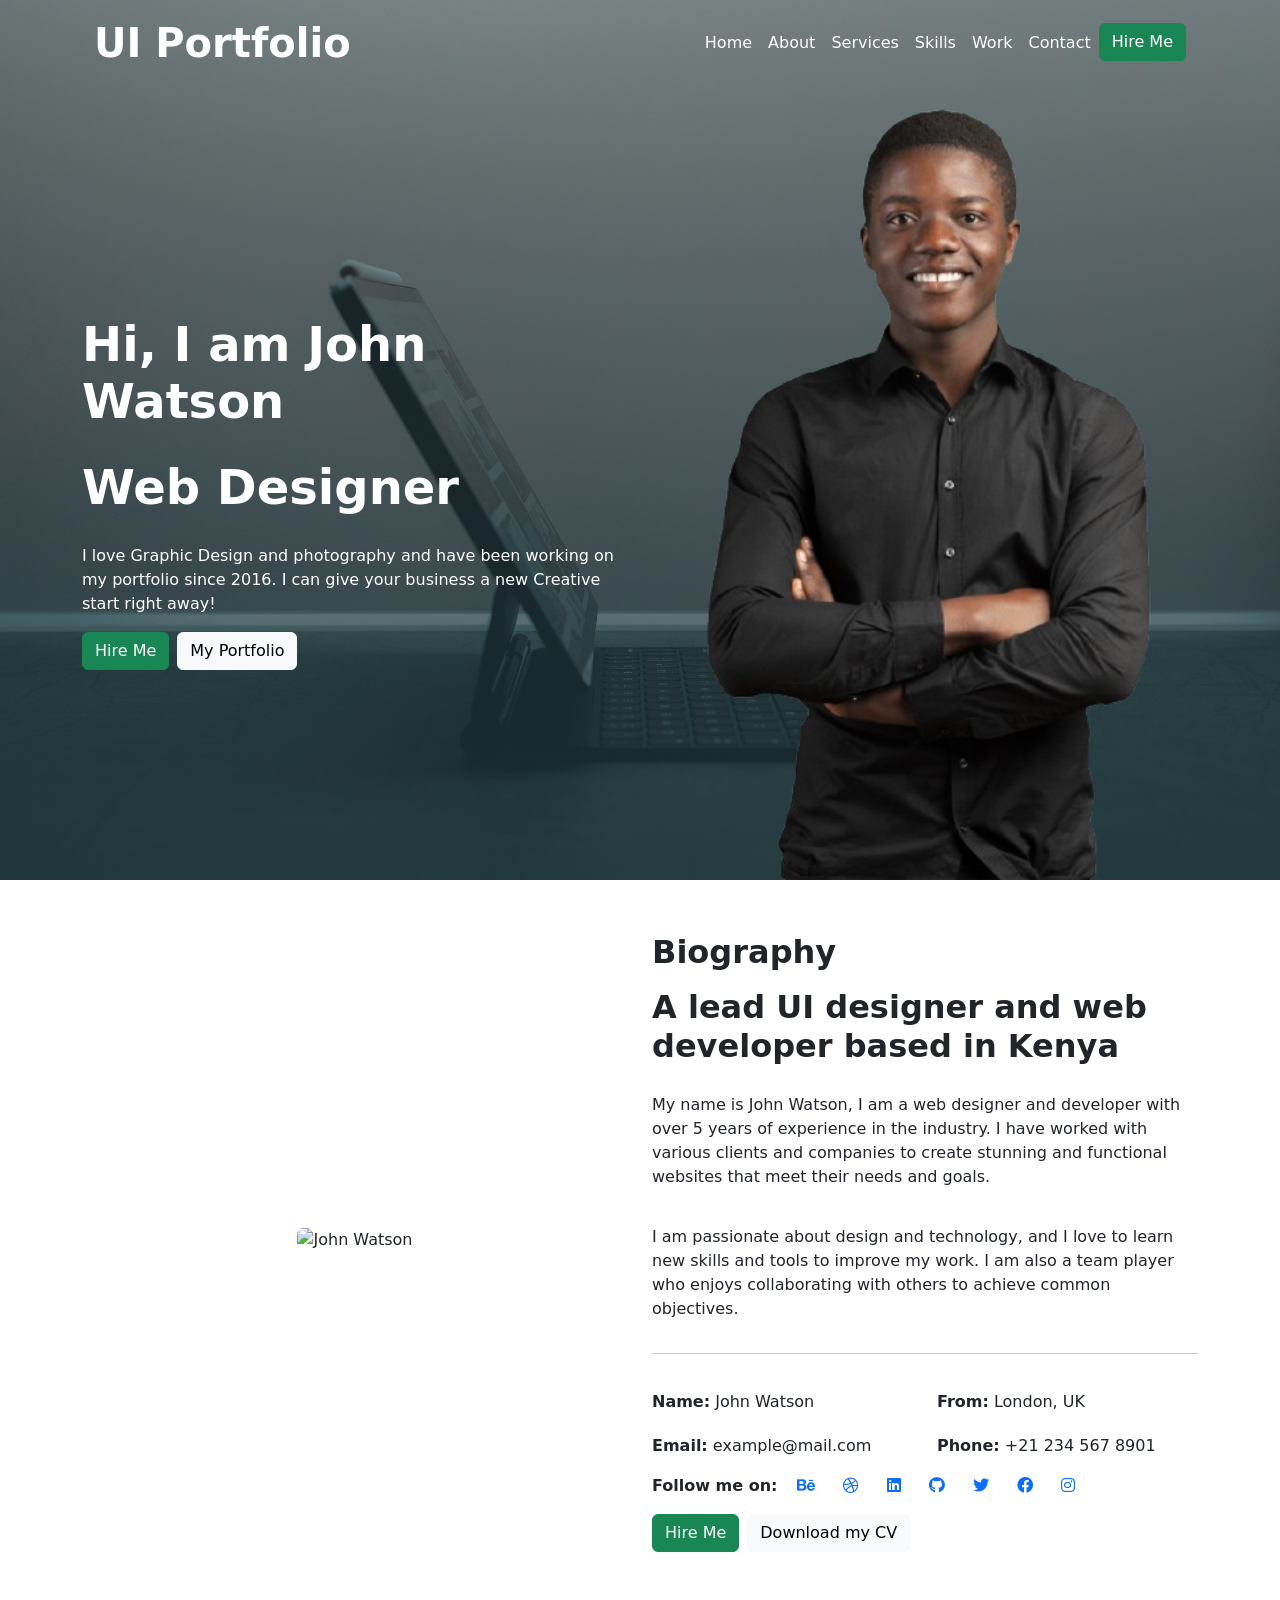
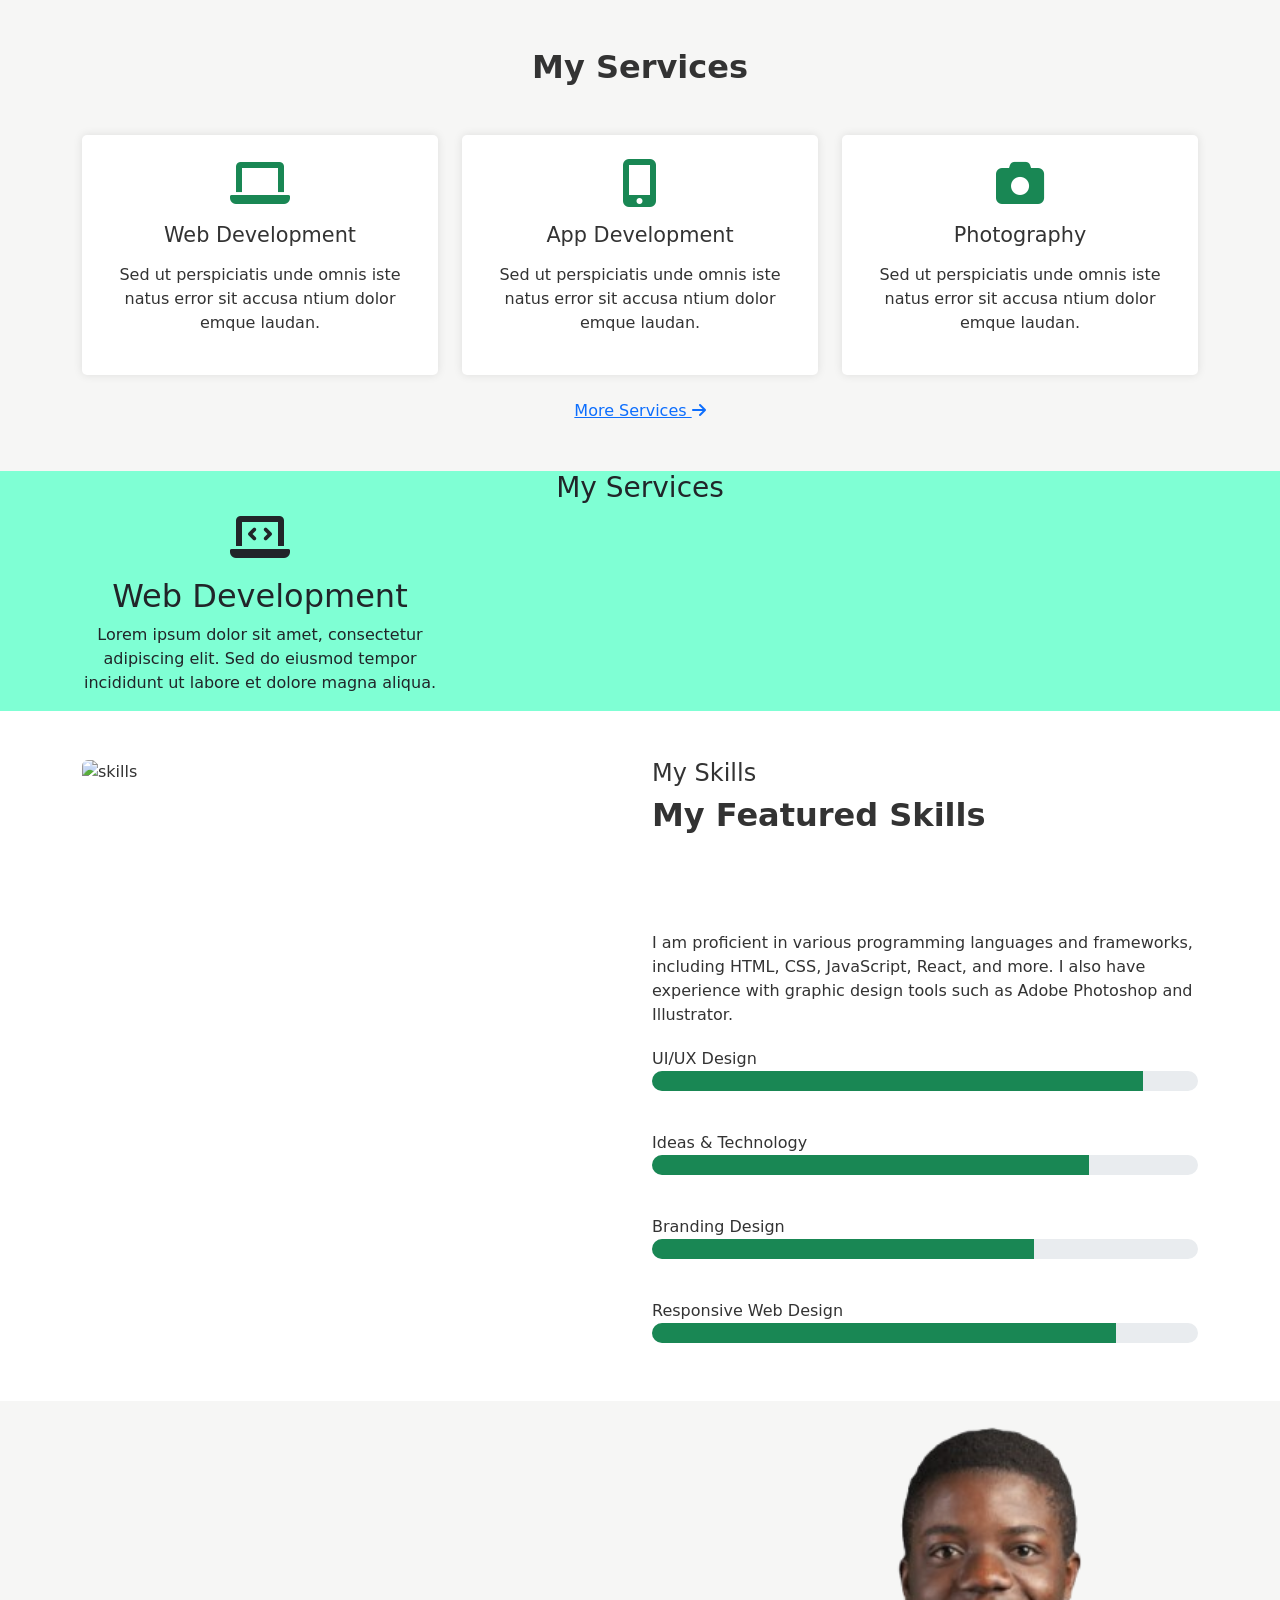
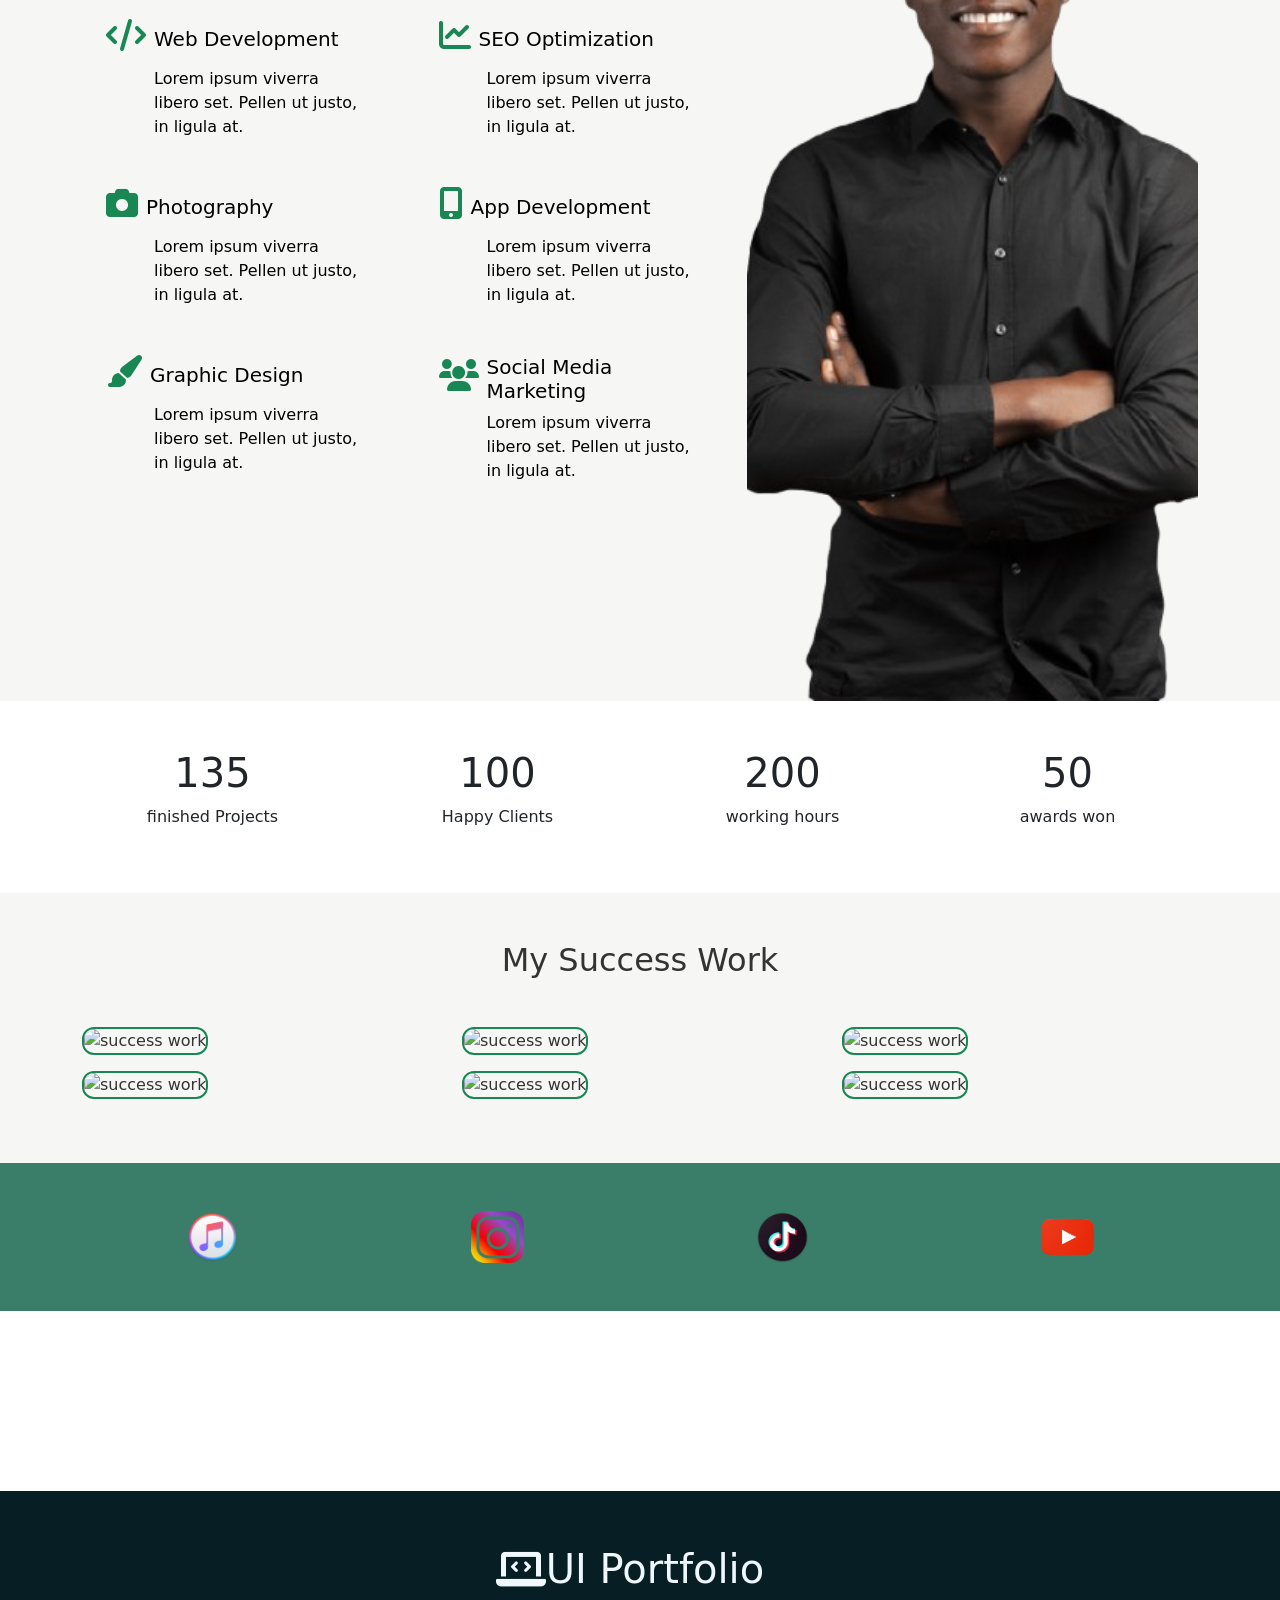
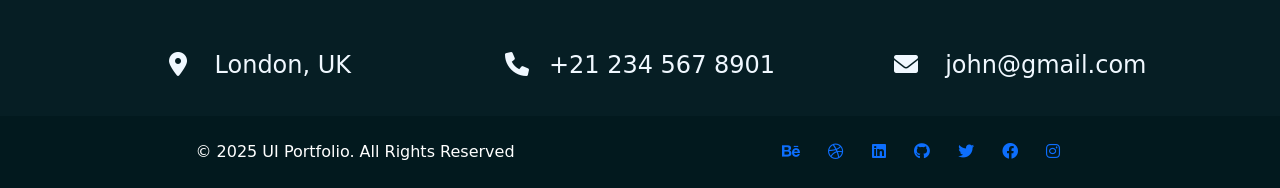
==== index.html @ dc354c57 "Assignment attempt 1" ====
<!doctype  html>
<html lang="en">
  <head>
    <meta charset="utf-8">
    <meta name="viewport" content="width=device-width, initial-scale=1">
    <title>Web Portfolio</title>
    
    <link href="https://cdn.jsdelivr.net/npm/bootstrap@5.3.5/dist/css/bootstrap.min.css" rel="stylesheet" integrity="sha384-SgOJa3DmI69IUzQ2PVdRZhwQ+dy64/BUtbMJw1MZ8t5HZApcHrRKUc4W0kG879m7" crossorigin="anonymous">
    <link rel="stylesheet" href="style/styles.css">
    <link rel="stylesheet" href="https://cdnjs.cloudflare.com/ajax/libs/font-awesome/6.0.0/css/all.min.css" integrity="sha512-9usAa10IRO0HhonpyAIVpjrylPvoDwiPUiKdWk5t3PyolY1cOd4DSE0Ga+ri4AuTroPR5aQvXU9xC6qOPnzFeg==" crossorigin="anonymous" referrerpolicy="no-referrer" />
  </head>
  <body>
    <!-- This is the section with the nav bar and the hero section -->
     <section class="landing" id="home">
      <div class="container">
        <div class="row">
          <div class="col-sm-12">
            <!--navbar-->
            <nav class="navbar navbar-expand-lg navbar-dark">
              <div class="container-fluid">
                <a class="navbar-brand" href="#">UI Portfolio</a>
                <button class="navbar-toggler" type="button" data-bs-toggle="collapse" data-bs-target="#navbarNav" aria-controls="navbarNav" aria-expanded="false" aria-label="Toggle navigation">
                  <span class="navbar-toggler-icon"></span>
                </button>
                
                <div class="collapse navbar-collapse justify-content-end" id="navbarNav">
                  <ul class="navbar-nav">
                    <li class="nav-item">
                      <a class="nav-link" href="#home">Home</a>
                    </li>
                    <li class="nav-item">
                      <a class="nav-link" href="#about">About</a>
                    </li>
                    <li class="nav-item">
                      <a class="nav-link" href="#services">Services</a>
                    </li>
                    <li class="nav-item">
                      <a class="nav-link" href="#skills">Skills</a>
                    </li>
                    <li class="nav-item">
                      <a class="nav-link" href="#work">Work</a>
                    </li>
                    <li class="nav-item">
                      <a class="nav-link" href="#contact">Contact</a>
                    <li class="nav-item">
                      <a class="btn btn-success" href="#about">Hire Me</a>
                    </li>
                  </ul>
                </div>
              </div>
            </nav>
          </div>

          <div class="white col-sm-6 d-flex flex-column justify-content-center">
                    <h1>Hi, I am John Watson</h1>
                    <h1>Web Designer</h1>
                    <p>I love Graphic Design and photography and have been working on my portfolio since 2016. I can give your business a new Creative start right away!</p>
                    <div class="d-flex">
                      <a href="#" class="btn btn-success me-2">Hire Me</a>
                      <a href="#" class="btn btn-light">My Portfolio</a>
                    </div>
          </div>
                  
          <div class="col-sm-6">
            <img src="/style/man-removebg-preview.png" alt="hero image" class="img-fluid">
          </div>
        </div>
      </div>
     </section>

    <!-- This is the section with biography -->
     <section class = "biography py-5" id="about">
      <div class="container">
        <div class="row"> 
          <div class="col-sm-6 d-flex justify-content-center align-items-center">
            <img src="https://i.pinimg.com/474x/85/72/29/8572295eed47b948a1ef2a8892c89e41.jpg" alt="John Watson" class="img-fluid rounded">
          </div>
          <div class="col-sm-6 ">
            <h2>Biography</h2>
            <h1>A lead UI designer and web developer based in Kenya</h1>
            <p>My name is John Watson, I am a web designer and developer with over 5 years of experience in the industry. I have worked with various clients and companies to create stunning and functional websites that meet their needs and goals.</p>
            <p>I am passionate about design and technology, and I love to learn new skills and tools to improve my work. I am also a team player who enjoys collaborating with others to achieve common objectives.</p>
            
            <hr>

            <div class="row">
              <div class="col-md-6">
                <p><strong>Name:</strong> John Watson</p>
                <p><strong>Email:</strong> example@mail.com</p>
              </div>
              <div class="col-md-6">
                <p><strong>From:</strong> London, UK</p>
                <p><strong>Phone:</strong> +21 234 567 8901</p>
              </div>
              <div class="col-sm-12 ">
                <div class="social-links">
                  <strong>Follow me on:</strong>
                  <a href="#" class="me-2"><i class="fab fa-behance"></i></a>
                  <a href="#" class="me-2"><i class="fab fa-dribbble"></i></a>
                  <a href="#" class="me-2"><i class="fab fa-linkedin"></i></a>
                  <a href="#" class="me-2"><i class="fab fa-github"></i></a>
                  <a href="#" class="me-2"><i class="fab fa-twitter"></i></a>
                  <a href="#" class="me-2"><i class="fab fa-facebook"></i></a>
                  <a href="#" class="me-2"><i class="fab fa-instagram"></i></a>

                </div>
                <div class="mt-3 d-flex col-sm-12 ">
                  <a href="#" class="btn btn-success me-2">Hire Me</a>
                  <a href="#" class="btn btn-light">Download my CV</a>

                </div>
              </div>
            </div> 
          </div>
        </div>
      </div>
     </section>

    <!-- This is the section with services -->
      <section class="services py-5" id = "services">
        <div class="container">
          <h2 class="text-center mb-5">My Services</h2>
          <div class="row">
            <div class="col-sm-4">
              <div class="service-card text-center p-4">
                <i class="fas fa-laptop fa-3x mb-3"></i>
                <h3>Web Development</h3>
                <p>Sed ut perspiciatis unde omnis iste natus error sit accusa ntium dolor emque laudan.</p>
              </div>
            </div>
              <div class="col-sm-4">
                <div class="service-card text-center p-4">
                  <i class="fas fa-mobile-alt fa-3x mb-3"></i>
                  <h3>App Development</h3>
                  <p>Sed ut perspiciatis unde omnis iste natus error sit accusa ntium dolor emque laudan.</p>
                </div>
              </div>
              <div class="col-sm-4">
                <div class="service-card text-center p-4">
                  <i class="fas fa-camera fa-3x mb-3"></i>
                  <h3>Photography</h3>
                  <p>Sed ut perspiciatis unde omnis iste natus error sit accusa ntium dolor emque laudan.</p>
                </div>
              </div>
            
            <div class="text-center mt-4">
              <a href="#">More Services <i class="fas fa-arrow-right"></i></a>
            </div>
          </div>
        </div>
      </section>


        <!-- This is the section with the testimonials -->
         <section class = "serv" style="background-color: aquamarine;">
            <div class="container">
                <div class="heading text-center">
                <h3>My Services</h3>
                </div>
                    <div class="row">
                        <div class="Web col-sm-4">
                            <div class="Serv-card text-center">
                                <i class="fas fa-laptop-code fa-3x mb-3"></i>
                                <h2>Web Development</h2>
                                <p>Lorem ipsum dolor sit amet, consectetur adipiscing elit. Sed do eiusmod tempor incididunt ut labore et dolore magna aliqua.</p>
                            </div>

                        </div>
                    </div>

            </div>
         </section>


      
    <!-- This is the section with the skills-->
     <section class = "skills py-5" id = "skills">
      <div class="container">
        <div class="row">
          <div class="col-md-6">
            <img src="https://i.pinimg.com/474x/58/20/f4/5820f4fac395c233edf3a279f24e7d16.jpg" alt="skills" class="img-fluid rounded">

          </div>

            <div class="col-md-6">
              <div class="skills">
                <div>
                  <h4>My Skills</h4>
                  <h2>My Featured Skills</h2>
                  <p>I am proficient in various programming languages and frameworks, including HTML, CSS, JavaScript, React, and more. I also have experience with graphic design tools such as Adobe Photoshop and Illustrator.</p>
                </div>
                <div class="skill-progress">
                  <div class="skill-label">UI/UX Design</div>
                  <div class="progress">
                    <div class="progress-bar" style="width: 90%;"></div>
                  </div>
                </div>
        
                <div class="skill-progress">
                  <div class="skill-label">Ideas & Technology</div>
                  <div class="progress">
                    <div class="progress-bar" style="width: 80%;"></div>
                  </div>
                </div>
        
                <div class="skill-progress">
                  <div class="skill-label">Branding Design</div>
                  <div class="progress">
                    <div class="progress-bar" style="width: 70%;"></div>
                  </div>
                </div>
        
                <div class="skill-progress">
                  <div class="skill-label">Responsive Web Design</div>
                  <div class="progress">
                    <div class="progress-bar" style="width: 85%;"></div>
                  </div>
                </div>
                </div>
              </div>
            </div>
          </div>
        </section>

        <!-- This is the section with the blog -->

        <section class="blog">
          <div class="container">
            <div class="row" style = "min-height: 100vh;">
              <div class="col-sm-7 d-flex flex-column justify-content-center">
                <div class="row">
                  <div class="col-sm-6">
                    <div class="skill-card p-4">
                      <div class="d-flex align-items-center">
                        <i class="fas fa-code fa-2x mb-3"></i>
                        <h5>Web Development</h5>
                      </div>
                      <div class=" t-left">
                        <span>Lorem ipsum viverra libero set. Pellen ut justo, in ligula at.</span>
                      </div>
                    </div>
                    
                    <div class="skill-card p-4">
                      <div class="d-flex align-items-center">
                       <i class="fas fa-camera fa-2x mb-3"></i>
                        <h5>Photography</h5>
                      </div>
                      <div class=" t-left">
                        <span>Lorem ipsum viverra libero set. Pellen ut justo, in ligula at.</span>
                      </div>
                    </div> 

                    <div class="skill-card p-4">
                      <div class="d-flex align-items-center">
                        <i class="fas fa-paint-brush fa-2x mb-3"></i>
                        <h5>Graphic Design</h5>
                      </div>
                      <div class=" t-left">
                        <span>Lorem ipsum viverra libero set. Pellen ut justo, in ligula at.</span>
                      </div>
                    </div> 

                    
                    
                  </div>
                  <div class="col-md-6">

                    <div class="skill-card p-4">
                      <div class="d-flex align-items-center">
                        <i class="fas fa-chart-line fa-2x mb-3"></i>
                        <h5>SEO Optimization</h5>
                      </div>
                      <div class=" t-left">
                        <span>Lorem ipsum viverra libero set. Pellen ut justo, in ligula at.</span>
                      </div>
                    </div> 


                    <div class="skill-card p-4">
                      <div class="d-flex align-items-center">
                        <i class="fas fa-mobile-alt fa-2x mb-3"></i>
                          <h5>App Development</h5>
                      </div>
                      <div class=" t-left">
                        <span>Lorem ipsum viverra libero set. Pellen ut justo, in ligula at.</span>
                      </div>
                    </div> 

                    <div class="skill-card p-4">
                      <div class="d-flex align-items-center">
                        <i class="fas fa-users fa-2x mb-3"></i>
                          <h5>Social Media Marketing</h5>
                      </div>
                      <div class=" t-left">
                        <span>Lorem ipsum viverra libero set. Pellen ut justo, in ligula at.</span>
                      </div>
                    </div> 



                    
                  </div>
                </div>
              </div>
              <div class="col-md-5 d-flex align-items-bottom">
                <img src="/style/man-removebg-preview.png" alt=" blog image" class="img-fluid" style="object-fit: cover;">
              </div>
            </div>
          </div>
        </section>

        <!-- This is the section with the stats -->
         <section class="stats py-5">
          <div class="container">
            <div class="row text-center">
              <div class="col-md-3">
                <h1>135</h1>
                <p>finished Projects </p>
              </div>
              <div class="col-md-3">
                <h1>100</h1>
                <p>Happy Clients</p>
              </div>
              <div class="col-md-3 ">
                <h1>200</h1>
                <p>working hours</p>
              </div>
              <div class="col-md-3 ">
                <h1>50</h1>
                <p>awards won</p>
              </div>
            </div>
          </div>
         </section>

        <!-- This is the section with the success work -->
          <section class="success-work py-5" id = "work">
            <div class="container">
              <h2 class="text-center mb-5">My Success Work</h2>
              <div class="row">
                <div class="col-md-4 mb-3">
                  <img src="https://i.pinimg.com/474x/a7/e6/e7/a7e6e7ab7eb14688b4480e24ba0e35d0.jpg" alt=" success work" class="img-fluid" style = "border-radius: 12px; border: 2px solid #198754;">
                </div>
                <div class="col-md-4 mb-3">
                  <img src="https://i.pinimg.com/474x/27/3a/41/273a4106a7f9c0724cf486b775426164.jpg" alt=" success work" class="img-fluid" style = "border-radius: 12px; border: 2px solid #198754;">
                </div>
                <div class="col-md-4 mb-3">
                  <img src="https://i.pinimg.com/474x/60/a8/2b/60a82bf581acb7889b2877592c61d580.jpg" alt=" success work" class="img-fluid" style = "border-radius: 12px; border: 2px solid #198754;">
                </div>
                <div class="col-md-4 mb-3">
                  <img src="https://i.pinimg.com/474x/af/09/54/af0954ef10666d72a8a8e324941fd1d5.jpg" alt=" success work" class="img-fluid" style = "border-radius: 12px; border: 2px solid #198754;">
                </div>
                <div class="col-md-4 mb-3">
                  <img src="https://i.pinimg.com/736x/a0/45/8f/a0458f882261a57db3d82a14506bd25e.jpg" alt=" success work" class="img-fluid" style = "border-radius: 12px;  border: 2px solid #198754;">
                </div>
                <div class="col-md-4 mb-3">
                  <img src="https://i.pinimg.com/474x/68/24/60/6824606e11693ae715d4d83895bf7dc4.jpg" alt=" success work" class="img-fluid" style = "border-radius: 12px;  border: 2px solid #198754;" >
                </div>
              </div>
            </div>
          </section>

        <!-- This is the section with the logos -->
          <section class="logos py-5 d-flex justify-content-center align-items-center" style = "background-color: #3a7e69;">
            <div class="container">
              <div class="row">
                <div class="col-md-3 d-flex justify-content-center align-items-center">
                  <img src="/style/ms.png" alt="logo" class="img-fluid" width="20%">
                </div>
                <div class="col-md-3 d-flex justify-content-center align-items-center">
                  <img src="/style/ig.png" alt="logo" class="img-fluid" width="20%">
                </div>
                <div class="col-md-3 d-flex justify-content-center align-items-center">
                  <img src="/style/tik.png" alt="logo" class="img-fluid" width="20%">
                </div>
                <div class="col-md-3  d-flex justify-content-center align-items-center">
                  <img src="/style/y.png" alt="logo" class="img-fluid"   width="20%">
                </div>
              </div>
            </div>
          </section>

          <!-- This is the section with the contact form -->
          <section class="contact py-10" id = "contact">
            <div class="container text-center ">
              <div class="UI py-5  d-flex justify-content-center align-items-center" style = "color: aliceblue;">
                <i class="fas fa-laptop-code fa- "></i> UI Portfolio
              </div>
            <div class="row" style="color: aliceblue; ">
              <div class="col-md-4 mb-4"> 
                <div class="clogo">              
                  <i class="fas fa-map-marker-alt fa-1x mb-3"></i> London, UK
                </div>
              </div>
              <div class="col-md-4">
                <div class="clogo">
                  <i class="fas fa-phone fa-1x mb-3"></i>+21 234 567 8901 
                </div>
              </div>
              <div class="col-md-4">
                <div class="clogo">
                  <i class="fas fa-envelope fa-1x mb-3"></i> john@gmail.com  
                </div>         
              </div>
            </div>
            </div>
          </section>
        <!-- This is the section with the footer -->
          <footer class="footer py-4">
            <div class="container text-center">
              <div class="row text-center align-items-center">
                <div class="col-md-6 justify-content-center align-items-center">
                  <span> © 2025 UI Portfolio. All Rights Reserved</span>
                </div>
                <div class="col-md-6 d-flex justify-content-center align-items-center">
                  <div class="social-links">
                    <a href="#" class="me-2"><i class="fab fa-behance"></i></a>
                    <a href="#" class="me-2"><i class="fab fa-dribbble"></i></a>
                    <a href="#" class="me-2"><i class="fab fa-linkedin"></i></a>
                    <a href="#" class="me-2"><i class="fab fa-github"></i></a>
                    <a href="#" class="me-2"><i class="fab fa-twitter"></i></a>
                    <a href="#" class="me-2"><i class="fab fa-facebook"></i></a>
                    <a href="#" class="me-2"><i class="fab fa-instagram"></i></a>
                  </div>
                </div>
              </div>
            </div>
          </footer>
        
                  
  </body>
</html>
---- style/styles.css ----
.landing   
{
  background-image: linear-gradient(rgba(27, 50, 55, 0.5), rgba(27, 50, 55, 0.8)),
    url('bg.jpg');
  background-repeat: no-repeat;
  background-position: center;
  background-size: cover; /* Replace with your image path */
}

.navbar-nav .nav-link {
  color: #fff;
}

.navbar-nav .nav-link:hover {
  color: #1abc9c;
}
.navbar-brand {
  font-size: 2.5rem;
  font-weight: bold;
  color: #fff;
}
.navbar-brand:hover {
  color: #1abc9c;
}

.col-sm-6 d-flex flex-column justify-content-center {
  color: white;
  justify-content: center;
   

}
.col-sm-6.d-flex.flex-column.justify-content-center h1 {
  font-size: 3rem;
  font-weight: bold;
}
.col-sm-6.d-flex.flex-column.justify-content-center p {
  font-size:rem;
 
}
.d-flex {
  display: flex;
}

.d-flex a:hover {
  color: #1abc9c;
}


.col-sm-6 h1 {
  font-size: 2rem;
  font-weight: bold;
    margin-top: 20px;
}
.col-sm-6 p {
  font-size: 1rem;
    margin-top: 20px;
}

.buttons a {
margin-top: 20px;
  border-radius: 30px;
    padding: 10px 20px;
    background-color: #1abc9c;
    color: #fff;
}


.services {
    background-color: #f6f6f5; /* Light gray background */
    color: #333;
  }
  
  .services h2 {
    font-size: 2rem;
    font-weight: bold;
    margin-bottom: 3rem;
  }
  
  .service-card {
    background-color: #fff;
    border-radius: 5px;
    padding: 20px;
    box-shadow: 0 0 10px rgba(0, 0, 0, 0.1);
  }
  
  .service-card i {
    color: #198754;
  }
  
  .service-card h3 {
    font-size: 1.3rem;
    margin-bottom: 1rem;
  }
  
  .service-card p {
    font-size: 1rem;
  }
    .service-card:hover {
        transform: scale(1.05);
        transition: transform 0.3s;
    }
  
.col-sm-6 {
  display: flex;
  flex-direction: column;
  /* justify-content: center;
  align-items: center; */
}
  
 .skills {
   
    color: #333;
  }
  
  .skills h2 {
    font-size: 2rem;
    font-weight: bold;
    margin-bottom: 3rem;
  }
  
  .skill-progress {
    margin-bottom: 10px;
    margin-top: 40px;
  }
  
  .skill-progress .progress {
    height: 20px;
    border-radius: 15px;
  }
  
  .skill-progress .progress-bar {
    background-color: #198754;
  }
  
  .skill-progress h4 {
    font-size: 1.3rem;
    margin-bottom: 2rem;
  }
  .skills p {
    font-size: 1rem;
    margin-top: 6rem;
    margin-bottom: -20px;
  }
  .col-sm-6 h2 {
    font-size: 2rem;
    font-weight: bold;
    margin-top: 5px;
    margin-bottom: -3px;
  }

.blog{
    color: #000000;
    background-color: #f6f6f5; /* Light gray background */
}
.blog i{
    color: #198754;
}

.success-work{
    background-color: #f6f6f5; /* Light gray background */
    color: #333;
}
.col-md-4 img {
    border: #000000;
    border-radius: 110px;
}
.contact {
    background-color: #061e24; /* Light gray background */
    color: #333;
    margin-top: 20vh;
}
.contact h2 {
    font-size: 2rem;
    font-weight: bold;
    margin-bottom: 3rem;
    
}
.footer{
    background-color: #02191e;
    color: #fff; 
}
.social-links {
    display: flex;

    gap: 20px;
}
.UI{
    font-size: 2.5rem;
    color: #198754;
    margin-right: 20px;
}
.UI i:hover{
    color: #198754;
}
.clogo i{
    margin-right: 20px;
}
.clogo i:hover{
    color: #198754;
}
.clogo{
    font-size: 1.5rem;
}

.white{
    color: #ffffff;
}
.t-left{
    padding-left: 3rem;

}
.skill-card h5{
    margin-left: .5rem;
}
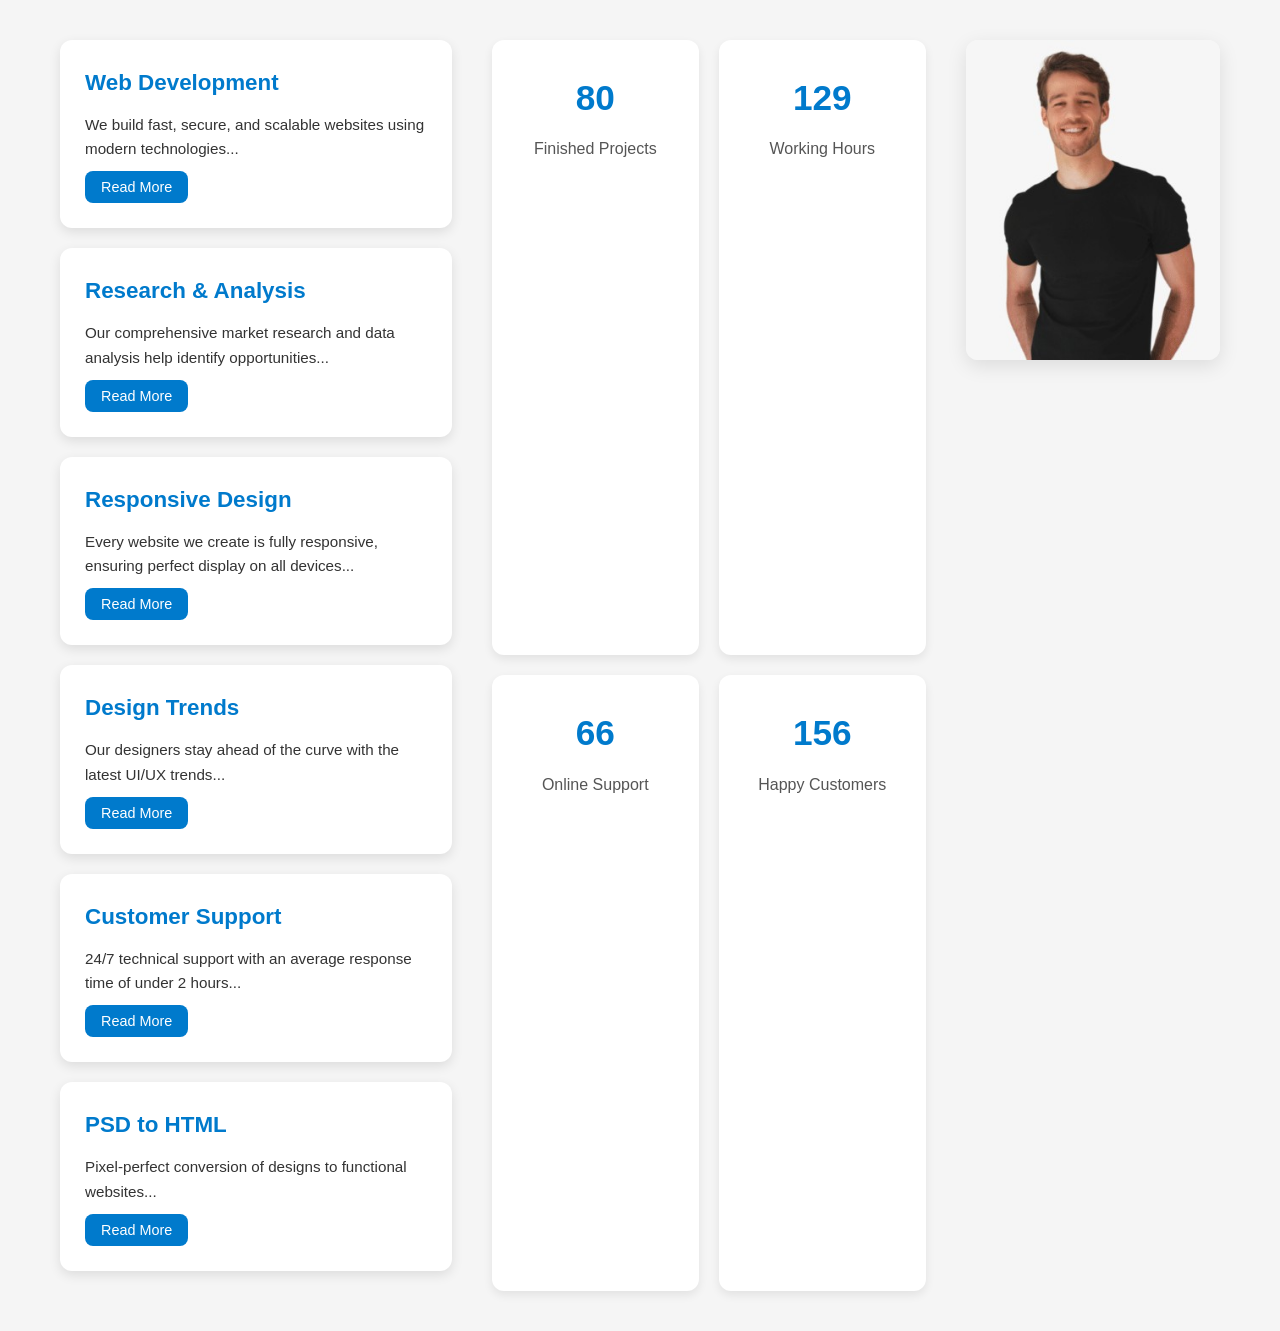
==== commit 7a0b4130: "section 5 code" ====
--- a/index.html
+++ b/index.html
@@ -1,432 +1,84 @@
-<!doctype  html>
+<!DOCTYPE html>
 <html lang="en">
-  <head>
-    <meta charset="utf-8">
-    <meta name="viewport" content="width=device-width, initial-scale=1">
-    <title>Web Portfolio</title>
-    
-    <link href="https://cdn.jsdelivr.net/npm/bootstrap@5.3.5/dist/css/bootstrap.min.css" rel="stylesheet" integrity="sha384-SgOJa3DmI69IUzQ2PVdRZhwQ+dy64/BUtbMJw1MZ8t5HZApcHrRKUc4W0kG879m7" crossorigin="anonymous">
-    <link rel="stylesheet" href="style/styles.css">
-    <link rel="stylesheet" href="https://cdnjs.cloudflare.com/ajax/libs/font-awesome/6.0.0/css/all.min.css" integrity="sha512-9usAa10IRO0HhonpyAIVpjrylPvoDwiPUiKdWk5t3PyolY1cOd4DSE0Ga+ri4AuTroPR5aQvXU9xC6qOPnzFeg==" crossorigin="anonymous" referrerpolicy="no-referrer" />
-  </head>
-  <body>
-    <!-- This is the section with the nav bar and the hero section -->
-     <section class="landing" id="home">
-      <div class="container">
-        <div class="row">
-          <div class="col-sm-12">
-            <!--navbar-->
-            <nav class="navbar navbar-expand-lg navbar-dark">
-              <div class="container-fluid">
-                <a class="navbar-brand" href="#">UI Portfolio</a>
-                <button class="navbar-toggler" type="button" data-bs-toggle="collapse" data-bs-target="#navbarNav" aria-controls="navbarNav" aria-expanded="false" aria-label="Toggle navigation">
-                  <span class="navbar-toggler-icon"></span>
-                </button>
-                
-                <div class="collapse navbar-collapse justify-content-end" id="navbarNav">
-                  <ul class="navbar-nav">
-                    <li class="nav-item">
-                      <a class="nav-link" href="#home">Home</a>
-                    </li>
-                    <li class="nav-item">
-                      <a class="nav-link" href="#about">About</a>
-                    </li>
-                    <li class="nav-item">
-                      <a class="nav-link" href="#services">Services</a>
-                    </li>
-                    <li class="nav-item">
-                      <a class="nav-link" href="#skills">Skills</a>
-                    </li>
-                    <li class="nav-item">
-                      <a class="nav-link" href="#work">Work</a>
-                    </li>
-                    <li class="nav-item">
-                      <a class="nav-link" href="#contact">Contact</a>
-                    <li class="nav-item">
-                      <a class="btn btn-success" href="#about">Hire Me</a>
-                    </li>
-                  </ul>
-                </div>
-              </div>
-            </nav>
-          </div>
+<head>
+  <meta charset="UTF-8" />
+  <meta name="viewport" content="width=device-width, initial-scale=1.0"/>
+  <title>Web Development Services</title>
+  <link rel="stylesheet" href="style.css" />
+</head>
+<body>
+  <div class="main-container">
+    <div class="content-container">
+      <!-- Service Cards with Read More functionality -->
+      <div class="service-card">
+        <h3>Web Development</h3>
+        <p class="short-text">We build fast, secure, and scalable websites using modern technologies...</p>
+        <p class="full-text">We build fast, secure, and scalable websites using modern technologies like React, Node.js, and MongoDB. Our development process focuses on clean code, optimal performance, and rigorous testing to ensure bug-free deployment. We follow Agile methodologies for efficient project management.</p>
+        <button class="read-more-btn">Read More</button>
+      </div>
 
-          <div class="white col-sm-6 d-flex flex-column justify-content-center">
-                    <h1>Hi, I am John Watson</h1>
-                    <h1>Web Designer</h1>
-                    <p>I love Graphic Design and photography and have been working on my portfolio since 2016. I can give your business a new Creative start right away!</p>
-                    <div class="d-flex">
-                      <a href="#" class="btn btn-success me-2">Hire Me</a>
-                      <a href="#" class="btn btn-light">My Portfolio</a>
-                    </div>
-          </div>
-                  
-          <div class="col-sm-6">
-            <img src="/style/man-removebg-preview.png" alt="hero image" class="img-fluid">
-          </div>
-        </div>
+      <div class="service-card">
+        <h3>Research & Analysis</h3>
+        <p class="short-text">Our comprehensive market research and data analysis help identify opportunities...</p>
+        <p class="full-text">Our comprehensive market research and data analysis help identify opportunities and optimize your digital strategy. We use advanced analytics tools like Google Analytics, Hotjar, and SEMrush to gather insights and drive data-informed decisions that boost your online presence and ROI.</p>
+        <button class="read-more-btn">Read More</button>
       </div>
-     </section>
 
-    <!-- This is the section with biography -->
-     <section class = "biography py-5" id="about">
-      <div class="container">
-        <div class="row"> 
-          <div class="col-sm-6 d-flex justify-content-center align-items-center">
-            <img src="https://i.pinimg.com/474x/85/72/29/8572295eed47b948a1ef2a8892c89e41.jpg" alt="John Watson" class="img-fluid rounded">
-          </div>
-          <div class="col-sm-6 ">
-            <h2>Biography</h2>
-            <h1>A lead UI designer and web developer based in Kenya</h1>
-            <p>My name is John Watson, I am a web designer and developer with over 5 years of experience in the industry. I have worked with various clients and companies to create stunning and functional websites that meet their needs and goals.</p>
-            <p>I am passionate about design and technology, and I love to learn new skills and tools to improve my work. I am also a team player who enjoys collaborating with others to achieve common objectives.</p>
-            
-            <hr>
+      <div class="service-card">
+        <h3>Responsive Design</h3>
+        <p class="short-text">Every website we create is fully responsive, ensuring perfect display on all devices...</p>
+        <p class="full-text">Every website we create is fully responsive, ensuring perfect display on all devices from smartphones to large desktop monitors. We implement mobile-first design principles using CSS Grid and Flexbox, along with thorough cross-browser testing to guarantee optimal user experience across all platforms.</p>
+        <button class="read-more-btn">Read More</button>
+      </div>
 
-            <div class="row">
-              <div class="col-md-6">
-                <p><strong>Name:</strong> John Watson</p>
-                <p><strong>Email:</strong> example@mail.com</p>
-              </div>
-              <div class="col-md-6">
-                <p><strong>From:</strong> London, UK</p>
-                <p><strong>Phone:</strong> +21 234 567 8901</p>
-              </div>
-              <div class="col-sm-12 ">
-                <div class="social-links">
-                  <strong>Follow me on:</strong>
-                  <a href="#" class="me-2"><i class="fab fa-behance"></i></a>
-                  <a href="#" class="me-2"><i class="fab fa-dribbble"></i></a>
-                  <a href="#" class="me-2"><i class="fab fa-linkedin"></i></a>
-                  <a href="#" class="me-2"><i class="fab fa-github"></i></a>
-                  <a href="#" class="me-2"><i class="fab fa-twitter"></i></a>
-                  <a href="#" class="me-2"><i class="fab fa-facebook"></i></a>
-                  <a href="#" class="me-2"><i class="fab fa-instagram"></i></a>
+      <div class="service-card">
+        <h3>Design Trends</h3>
+        <p class="short-text">Our designers stay ahead of the curve with the latest UI/UX trends...</p>
+        <p class="full-text">Our designers stay ahead of the curve with the latest UI/UX trends including micro-interactions, 3D elements, and dark mode implementations. We create visually stunning interfaces using tools like Figma and Adobe XD that enhance user engagement, reduce bounce rates, and improve conversion rates.</p>
+        <button class="read-more-btn">Read More</button>
+      </div>
 
-                </div>
-                <div class="mt-3 d-flex col-sm-12 ">
-                  <a href="#" class="btn btn-success me-2">Hire Me</a>
-                  <a href="#" class="btn btn-light">Download my CV</a>
+      <div class="service-card">
+        <h3>Customer Support</h3>
+        <p class="short-text">24/7 technical support with an average response time of under 2 hours...</p>
+        <p class="full-text">24/7 technical support with an average response time of under 2 hours. Our dedicated support team uses a ticketing system integrated with Slack and email to ensure your systems run smoothly at all times. We offer three support tiers to match your business needs.</p>
+        <button class="read-more-btn">Read More</button>
+      </div>
 
-                </div>
-              </div>
-            </div> 
-          </div>
-        </div>
+      <div class="service-card">
+        <h3>PSD to HTML</h3>
+        <p class="short-text">Pixel-perfect conversion of designs to functional websites...</p>
+        <p class="full-text">Pixel-perfect conversion of designs to functional websites. We meticulously transform your visual concepts into clean, semantic HTML/CSS code with W3C validation. Our process includes optimizing all assets, implementing accessibility standards, and ensuring SEO-friendly markup structure.</p>
+        <button class="read-more-btn">Read More</button>
       </div>
-     </section>
+    </div>
 
-    <!-- This is the section with services -->
-      <section class="services py-5" id = "services">
-        <div class="container">
-          <h2 class="text-center mb-5">My Services</h2>
-          <div class="row">
-            <div class="col-sm-4">
-              <div class="service-card text-center p-4">
-                <i class="fas fa-laptop fa-3x mb-3"></i>
-                <h3>Web Development</h3>
-                <p>Sed ut perspiciatis unde omnis iste natus error sit accusa ntium dolor emque laudan.</p>
-              </div>
-            </div>
-              <div class="col-sm-4">
-                <div class="service-card text-center p-4">
-                  <i class="fas fa-mobile-alt fa-3x mb-3"></i>
-                  <h3>App Development</h3>
-                  <p>Sed ut perspiciatis unde omnis iste natus error sit accusa ntium dolor emque laudan.</p>
-                </div>
-              </div>
-              <div class="col-sm-4">
-                <div class="service-card text-center p-4">
-                  <i class="fas fa-camera fa-3x mb-3"></i>
-                  <h3>Photography</h3>
-                  <p>Sed ut perspiciatis unde omnis iste natus error sit accusa ntium dolor emque laudan.</p>
-                </div>
-              </div>
-            
-            <div class="text-center mt-4">
-              <a href="#">More Services <i class="fas fa-arrow-right"></i></a>
-            </div>
-          </div>
-        </div>
-      </section>
+    <!-- Statistics Section -->
+    <div class="stats-container">
+      <div class="stat-box">
+        <div class="stat-number" data-target="135">0</div>
+        <div class="stat-label">Finished Projects</div>
+      </div>
+      <div class="stat-box">
+        <div class="stat-number" data-target="225">0</div>
+        <div class="stat-label">Working Hours</div>
+      </div>
+      <div class="stat-box">
+        <div class="stat-number" data-target="115">0</div>
+        <div class="stat-label">Online Support</div>
+      </div>
+      <div class="stat-box">
+        <div class="stat-number" data-target="272">0</div>
+        <div class="stat-label">Happy Customers</div>
+      </div>
+    </div>
 
+    <!-- Image Section -->
+    <div class="image-container">
+      <img src="img.jpg" alt="Our web development team collaborating on projects"/>
+    </div>
+  </div>
 
-        <!-- This is the section with the testimonials -->
-         <section class = "serv" style="background-color: aquamarine;">
-            <div class="container">
-                <div class="heading text-center">
-                <h3>My Services</h3>
-                </div>
-                    <div class="row">
-                        <div class="Web col-sm-4">
-                            <div class="Serv-card text-center">
-                                <i class="fas fa-laptop-code fa-3x mb-3"></i>
-                                <h2>Web Development</h2>
-                                <p>Lorem ipsum dolor sit amet, consectetur adipiscing elit. Sed do eiusmod tempor incididunt ut labore et dolore magna aliqua.</p>
-                            </div>
-
-                        </div>
-                    </div>
-
-            </div>
-         </section>
-
-
-      
-    <!-- This is the section with the skills-->
-     <section class = "skills py-5" id = "skills">
-      <div class="container">
-        <div class="row">
-          <div class="col-md-6">
-            <img src="https://i.pinimg.com/474x/58/20/f4/5820f4fac395c233edf3a279f24e7d16.jpg" alt="skills" class="img-fluid rounded">
-
-          </div>
-
-            <div class="col-md-6">
-              <div class="skills">
-                <div>
-                  <h4>My Skills</h4>
-                  <h2>My Featured Skills</h2>
-                  <p>I am proficient in various programming languages and frameworks, including HTML, CSS, JavaScript, React, and more. I also have experience with graphic design tools such as Adobe Photoshop and Illustrator.</p>
-                </div>
-                <div class="skill-progress">
-                  <div class="skill-label">UI/UX Design</div>
-                  <div class="progress">
-                    <div class="progress-bar" style="width: 90%;"></div>
-                  </div>
-                </div>
-        
-                <div class="skill-progress">
-                  <div class="skill-label">Ideas & Technology</div>
-                  <div class="progress">
-                    <div class="progress-bar" style="width: 80%;"></div>
-                  </div>
-                </div>
-        
-                <div class="skill-progress">
-                  <div class="skill-label">Branding Design</div>
-                  <div class="progress">
-                    <div class="progress-bar" style="width: 70%;"></div>
-                  </div>
-                </div>
-        
-                <div class="skill-progress">
-                  <div class="skill-label">Responsive Web Design</div>
-                  <div class="progress">
-                    <div class="progress-bar" style="width: 85%;"></div>
-                  </div>
-                </div>
-                </div>
-              </div>
-            </div>
-          </div>
-        </section>
-
-        <!-- This is the section with the blog -->
-
-        <section class="blog">
-          <div class="container">
-            <div class="row" style = "min-height: 100vh;">
-              <div class="col-sm-7 d-flex flex-column justify-content-center">
-                <div class="row">
-                  <div class="col-sm-6">
-                    <div class="skill-card p-4">
-                      <div class="d-flex align-items-center">
-                        <i class="fas fa-code fa-2x mb-3"></i>
-                        <h5>Web Development</h5>
-                      </div>
-                      <div class=" t-left">
-                        <span>Lorem ipsum viverra libero set. Pellen ut justo, in ligula at.</span>
-                      </div>
-                    </div>
-                    
-                    <div class="skill-card p-4">
-                      <div class="d-flex align-items-center">
-                       <i class="fas fa-camera fa-2x mb-3"></i>
-                        <h5>Photography</h5>
-                      </div>
-                      <div class=" t-left">
-                        <span>Lorem ipsum viverra libero set. Pellen ut justo, in ligula at.</span>
-                      </div>
-                    </div> 
-
-                    <div class="skill-card p-4">
-                      <div class="d-flex align-items-center">
-                        <i class="fas fa-paint-brush fa-2x mb-3"></i>
-                        <h5>Graphic Design</h5>
-                      </div>
-                      <div class=" t-left">
-                        <span>Lorem ipsum viverra libero set. Pellen ut justo, in ligula at.</span>
-                      </div>
-                    </div> 
-
-                    
-                    
-                  </div>
-                  <div class="col-md-6">
-
-                    <div class="skill-card p-4">
-                      <div class="d-flex align-items-center">
-                        <i class="fas fa-chart-line fa-2x mb-3"></i>
-                        <h5>SEO Optimization</h5>
-                      </div>
-                      <div class=" t-left">
-                        <span>Lorem ipsum viverra libero set. Pellen ut justo, in ligula at.</span>
-                      </div>
-                    </div> 
-
-
-                    <div class="skill-card p-4">
-                      <div class="d-flex align-items-center">
-                        <i class="fas fa-mobile-alt fa-2x mb-3"></i>
-                          <h5>App Development</h5>
-                      </div>
-                      <div class=" t-left">
-                        <span>Lorem ipsum viverra libero set. Pellen ut justo, in ligula at.</span>
-                      </div>
-                    </div> 
-
-                    <div class="skill-card p-4">
-                      <div class="d-flex align-items-center">
-                        <i class="fas fa-users fa-2x mb-3"></i>
-                          <h5>Social Media Marketing</h5>
-                      </div>
-                      <div class=" t-left">
-                        <span>Lorem ipsum viverra libero set. Pellen ut justo, in ligula at.</span>
-                      </div>
-                    </div> 
-
-
-
-                    
-                  </div>
-                </div>
-              </div>
-              <div class="col-md-5 d-flex align-items-bottom">
-                <img src="/style/man-removebg-preview.png" alt=" blog image" class="img-fluid" style="object-fit: cover;">
-              </div>
-            </div>
-          </div>
-        </section>
-
-        <!-- This is the section with the stats -->
-         <section class="stats py-5">
-          <div class="container">
-            <div class="row text-center">
-              <div class="col-md-3">
-                <h1>135</h1>
-                <p>finished Projects </p>
-              </div>
-              <div class="col-md-3">
-                <h1>100</h1>
-                <p>Happy Clients</p>
-              </div>
-              <div class="col-md-3 ">
-                <h1>200</h1>
-                <p>working hours</p>
-              </div>
-              <div class="col-md-3 ">
-                <h1>50</h1>
-                <p>awards won</p>
-              </div>
-            </div>
-          </div>
-         </section>
-
-        <!-- This is the section with the success work -->
-          <section class="success-work py-5" id = "work">
-            <div class="container">
-              <h2 class="text-center mb-5">My Success Work</h2>
-              <div class="row">
-                <div class="col-md-4 mb-3">
-                  <img src="https://i.pinimg.com/474x/a7/e6/e7/a7e6e7ab7eb14688b4480e24ba0e35d0.jpg" alt=" success work" class="img-fluid" style = "border-radius: 12px; border: 2px solid #198754;">
-                </div>
-                <div class="col-md-4 mb-3">
-                  <img src="https://i.pinimg.com/474x/27/3a/41/273a4106a7f9c0724cf486b775426164.jpg" alt=" success work" class="img-fluid" style = "border-radius: 12px; border: 2px solid #198754;">
-                </div>
-                <div class="col-md-4 mb-3">
-                  <img src="https://i.pinimg.com/474x/60/a8/2b/60a82bf581acb7889b2877592c61d580.jpg" alt=" success work" class="img-fluid" style = "border-radius: 12px; border: 2px solid #198754;">
-                </div>
-                <div class="col-md-4 mb-3">
-                  <img src="https://i.pinimg.com/474x/af/09/54/af0954ef10666d72a8a8e324941fd1d5.jpg" alt=" success work" class="img-fluid" style = "border-radius: 12px; border: 2px solid #198754;">
-                </div>
-                <div class="col-md-4 mb-3">
-                  <img src="https://i.pinimg.com/736x/a0/45/8f/a0458f882261a57db3d82a14506bd25e.jpg" alt=" success work" class="img-fluid" style = "border-radius: 12px;  border: 2px solid #198754;">
-                </div>
-                <div class="col-md-4 mb-3">
-                  <img src="https://i.pinimg.com/474x/68/24/60/6824606e11693ae715d4d83895bf7dc4.jpg" alt=" success work" class="img-fluid" style = "border-radius: 12px;  border: 2px solid #198754;" >
-                </div>
-              </div>
-            </div>
-          </section>
-
-        <!-- This is the section with the logos -->
-          <section class="logos py-5 d-flex justify-content-center align-items-center" style = "background-color: #3a7e69;">
-            <div class="container">
-              <div class="row">
-                <div class="col-md-3 d-flex justify-content-center align-items-center">
-                  <img src="/style/ms.png" alt="logo" class="img-fluid" width="20%">
-                </div>
-                <div class="col-md-3 d-flex justify-content-center align-items-center">
-                  <img src="/style/ig.png" alt="logo" class="img-fluid" width="20%">
-                </div>
-                <div class="col-md-3 d-flex justify-content-center align-items-center">
-                  <img src="/style/tik.png" alt="logo" class="img-fluid" width="20%">
-                </div>
-                <div class="col-md-3  d-flex justify-content-center align-items-center">
-                  <img src="/style/y.png" alt="logo" class="img-fluid"   width="20%">
-                </div>
-              </div>
-            </div>
-          </section>
-
-          <!-- This is the section with the contact form -->
-          <section class="contact py-10" id = "contact">
-            <div class="container text-center ">
-              <div class="UI py-5  d-flex justify-content-center align-items-center" style = "color: aliceblue;">
-                <i class="fas fa-laptop-code fa- "></i> UI Portfolio
-              </div>
-            <div class="row" style="color: aliceblue; ">
-              <div class="col-md-4 mb-4"> 
-                <div class="clogo">              
-                  <i class="fas fa-map-marker-alt fa-1x mb-3"></i> London, UK
-                </div>
-              </div>
-              <div class="col-md-4">
-                <div class="clogo">
-                  <i class="fas fa-phone fa-1x mb-3"></i>+21 234 567 8901 
-                </div>
-              </div>
-              <div class="col-md-4">
-                <div class="clogo">
-                  <i class="fas fa-envelope fa-1x mb-3"></i> john@gmail.com  
-                </div>         
-              </div>
-            </div>
-            </div>
-          </section>
-        <!-- This is the section with the footer -->
-          <footer class="footer py-4">
-            <div class="container text-center">
-              <div class="row text-center align-items-center">
-                <div class="col-md-6 justify-content-center align-items-center">
-                  <span> © 2025 UI Portfolio. All Rights Reserved</span>
-                </div>
-                <div class="col-md-6 d-flex justify-content-center align-items-center">
-                  <div class="social-links">
-                    <a href="#" class="me-2"><i class="fab fa-behance"></i></a>
-                    <a href="#" class="me-2"><i class="fab fa-dribbble"></i></a>
-                    <a href="#" class="me-2"><i class="fab fa-linkedin"></i></a>
-                    <a href="#" class="me-2"><i class="fab fa-github"></i></a>
-                    <a href="#" class="me-2"><i class="fab fa-twitter"></i></a>
-                    <a href="#" class="me-2"><i class="fab fa-facebook"></i></a>
-                    <a href="#" class="me-2"><i class="fab fa-instagram"></i></a>
-                  </div>
-                </div>
-              </div>
-            </div>
-          </footer>
-        
-                  
-  </body>
-</html>+  <script src="script.js"></script>
+</body>
+</html>
--- a/style.css
+++ b/style.css
@@ -0,0 +1,190 @@
+/* Reset and Base Styles */
+* {
+    box-sizing: border-box;
+    margin: 0;
+    padding: 0;
+}
+
+body {
+    font-family: 'Segoe UI', Tahoma, Geneva, Verdana, sans-serif;
+    background-color: #f5f5f5;
+    color: #333;
+    line-height: 1.6;
+    min-height: 100vh;
+    display: flex;
+    flex-direction: column;
+}
+
+a {
+    text-decoration: none;
+    color: inherit;
+}
+
+/* Main Layout Container */
+.main-container {
+    max-width: 1200px;
+    margin: 40px auto;
+    padding: 0 20px;
+    display: flex;
+    gap: 40px;
+    flex: 1;
+}
+
+/* Content Section (left side) */
+.content-section {
+    flex: 1;
+    display: flex;
+    flex-direction: column;
+}
+
+/* Image Section (right side) */
+.image-container {
+    width: 400px;
+    position: sticky;
+    top: 40px;
+    align-self: flex-start;
+}
+
+.image-container img {
+    width: 100%;
+    height: auto;
+    border-radius: 12px;
+    box-shadow: 0 6px 20px rgba(0, 0, 0, 0.1);
+}
+
+/* Service Cards Section */
+.content-container {
+    display: grid;
+    grid-template-columns: repeat(auto-fit, minmax(320px, 1fr));
+    gap: 20px;
+    margin-bottom: 20px;
+}
+
+.service-card {
+    background-color: #fff;
+    border-radius: 12px;
+    padding: 25px;
+    box-shadow: 0 4px 12px rgba(0, 0, 0, 0.1);
+    transition: transform 0.3s ease;
+}
+
+.service-card:hover {
+    transform: translateY(-5px);
+}
+
+.service-card h3 {
+    margin-bottom: 12px;
+    color: #007acc;
+    font-size: 1.4rem;
+}
+
+.service-card p {
+    margin-bottom: 10px;
+    font-size: 0.95rem;
+}
+
+/* Read More Button */
+.read-more-btn {
+    background-color: #007acc;
+    color: white;
+    border: none;
+    padding: 8px 16px;
+    border-radius: 8px;
+    font-size: 0.9rem;
+    cursor: pointer;
+    transition: background-color 0.3s ease;
+}
+
+.read-more-btn:hover {
+    background-color: #005fa3;
+}
+
+/* Expand/Collapse Text */
+.full-text {
+    display: none;
+}
+
+.service-card.expanded .full-text {
+    display: block;
+}
+
+.service-card.expanded .short-text {
+    display: none;
+}
+
+/* Stats Section - Now at bottom */
+.stats-section {
+    margin-top: auto; /* Pushes to bottom */
+    padding-top: 50px;
+}
+
+.stats-container {
+    display: flex;
+    flex-wrap: wrap;
+    gap: 20px;
+    justify-content: space-around;
+    text-align: center;
+}
+
+.stat-box {
+    background-color: #ffffff;
+    border-radius: 12px;
+    padding: 30px 20px;
+    flex: 1 1 200px;
+    box-shadow: 0 4px 10px rgba(0, 0, 0, 0.08);
+    transition: transform 0.3s ease;
+}
+
+.stat-box:hover {
+    transform: scale(1.05);
+}
+
+.stat-number {
+    font-size: 2.2rem;
+    font-weight: bold;
+    color: #007acc;
+    margin-bottom: 10px;
+}
+
+.stat-label {
+    font-size: 1rem;
+    color: #555;
+}
+
+/* Responsive Adjustments */
+@media (max-width: 900px) {
+    .main-container {
+        flex-direction: column;
+    }
+    
+    .image-container {
+        width: 100%;
+        position: static;
+        margin: 40px 0;
+        order: 1;
+    }
+    
+    .content-section {
+        order: 2;
+    }
+    
+    .stats-section {
+        margin-top: 30px;
+    }
+}
+
+@media (max-width: 768px) {
+    .stat-box {
+        flex: 1 1 45%;
+    }
+}
+
+@media (max-width: 500px) {
+    .stat-box {
+        flex: 1 1 100%;
+    }
+    
+    .content-container {
+        grid-template-columns: 1fr;
+    }
+}
